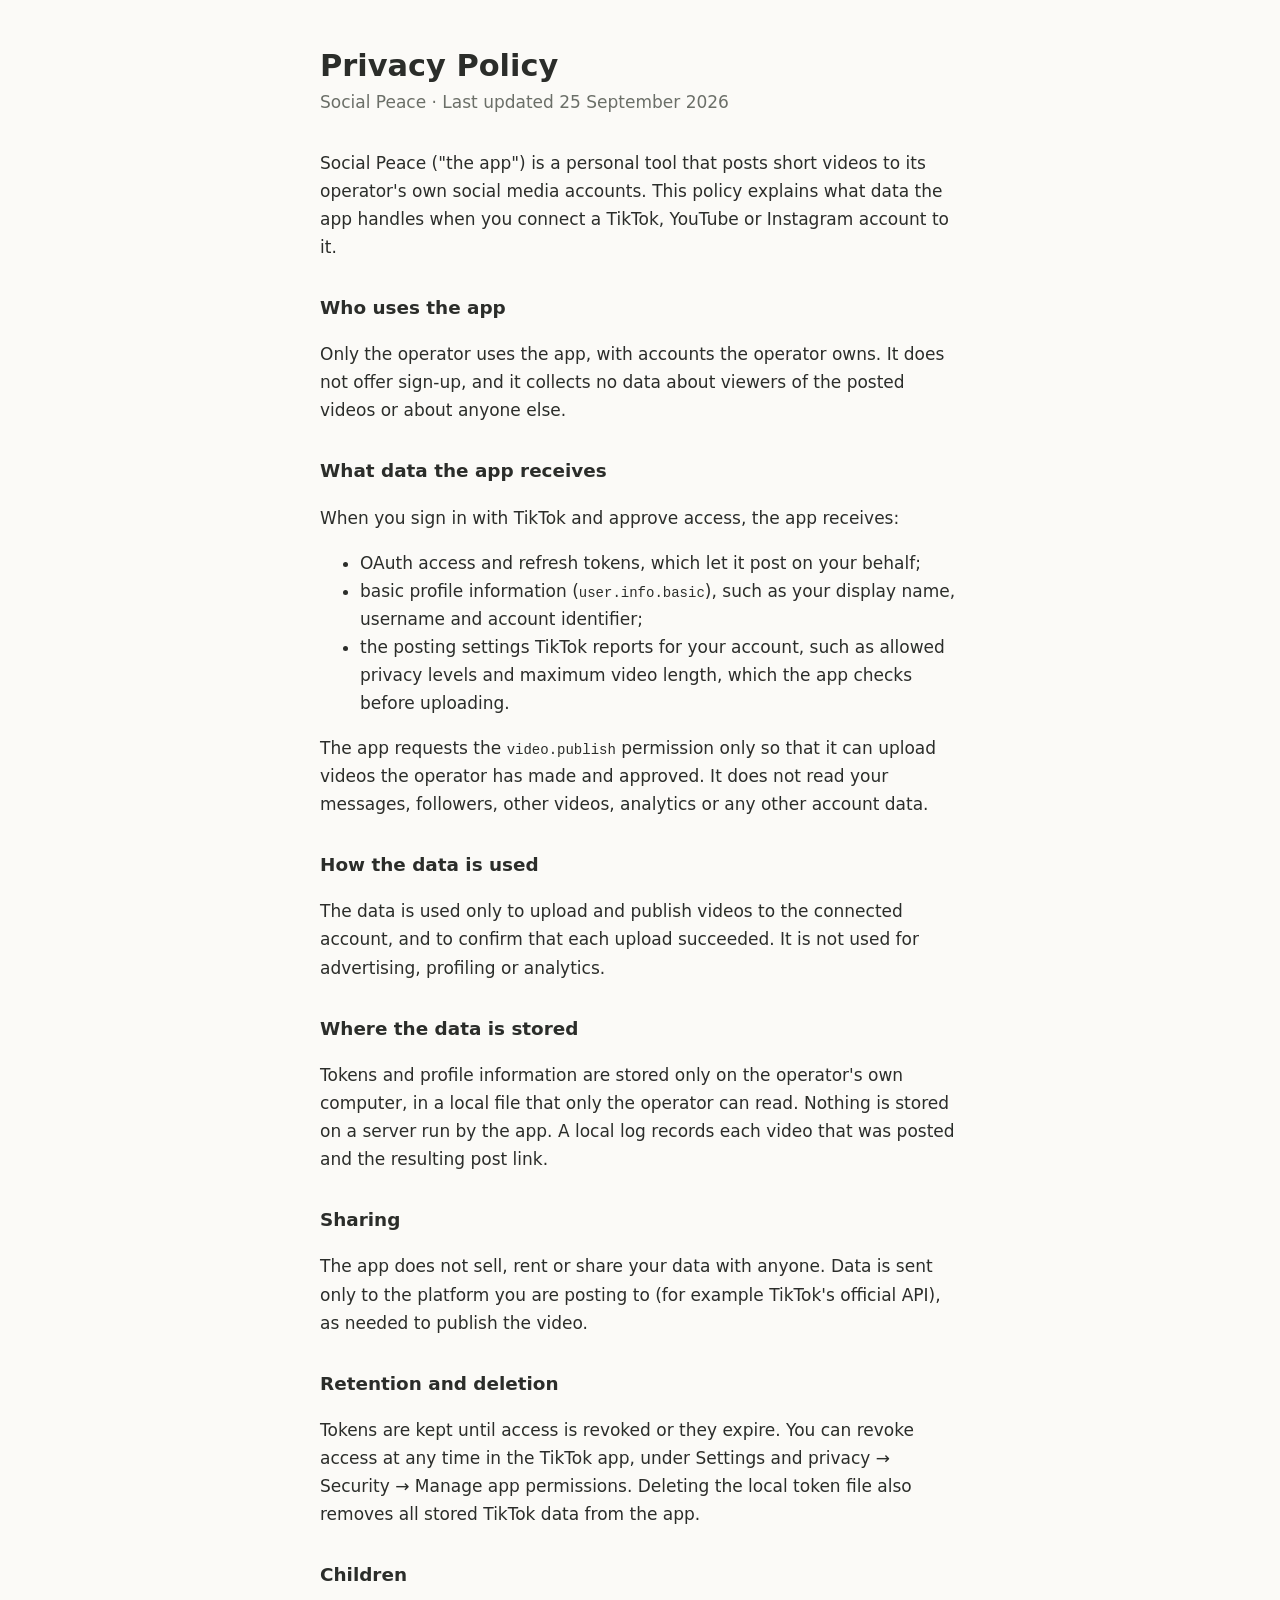
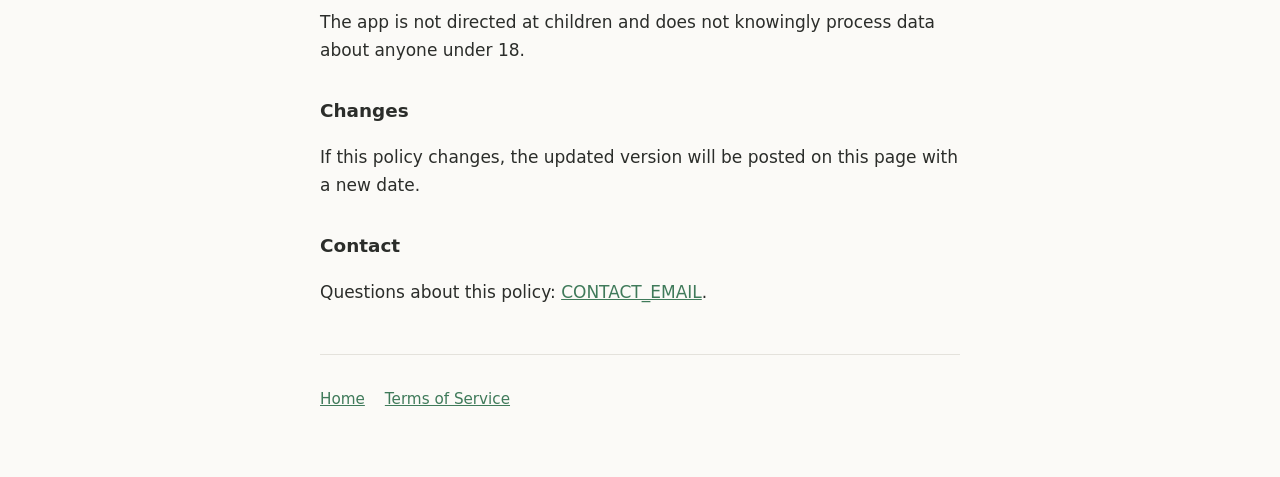
==== docs/privacy.html @ 905690fc "Tiktok integration and static page added" ====
<!doctype html>
<html lang="en">
<head>
<meta charset="utf-8">
<meta name="viewport" content="width=device-width, initial-scale=1">
<title>Privacy Policy · Social Peace</title>
<link rel="stylesheet" href="style.css">
</head>
<body>
<main>
  <h1>Privacy Policy</h1>
  <p class="meta">Social Peace · Last updated 25 September 2026</p>

  <p>Social Peace ("the app") is a personal tool that posts short videos to its
  operator's own social media accounts. This policy explains what data the app
  handles when you connect a TikTok, YouTube or Instagram account to it.</p>

  <h2>Who uses the app</h2>
  <p>Only the operator uses the app, with accounts the operator owns. It does not
  offer sign-up, and it collects no data about viewers of the posted videos or
  about anyone else.</p>

  <h2>What data the app receives</h2>
  <p>When you sign in with TikTok and approve access, the app receives:</p>
  <ul>
    <li>OAuth access and refresh tokens, which let it post on your behalf;</li>
    <li>basic profile information (<code>user.info.basic</code>), such as your
    display name, username and account identifier;</li>
    <li>the posting settings TikTok reports for your account, such as allowed
    privacy levels and maximum video length, which the app checks before
    uploading.</li>
  </ul>
  <p>The app requests the <code>video.publish</code> permission only so that it can
  upload videos the operator has made and approved. It does not read your
  messages, followers, other videos, analytics or any other account data.</p>

  <h2>How the data is used</h2>
  <p>The data is used only to upload and publish videos to the connected account,
  and to confirm that each upload succeeded. It is not used for advertising,
  profiling or analytics.</p>

  <h2>Where the data is stored</h2>
  <p>Tokens and profile information are stored only on the operator's own computer,
  in a local file that only the operator can read. Nothing is stored on a server
  run by the app. A local log records each video that was posted and the
  resulting post link.</p>

  <h2>Sharing</h2>
  <p>The app does not sell, rent or share your data with anyone. Data is sent only
  to the platform you are posting to (for example TikTok's official API), as
  needed to publish the video.</p>

  <h2>Retention and deletion</h2>
  <p>Tokens are kept until access is revoked or they expire. You can revoke access
  at any time in the TikTok app, under Settings and privacy → Security →
  Manage app permissions. Deleting the local token file also removes all stored
  TikTok data from the app.</p>

  <h2>Children</h2>
  <p>The app is not directed at children and does not knowingly process data about
  anyone under 18.</p>

  <h2>Changes</h2>
  <p>If this policy changes, the updated version will be posted on this page with a
  new date.</p>

  <h2>Contact</h2>
  <p>Questions about this policy: <a href="mailto:CONTACT_EMAIL">CONTACT_EMAIL</a>.</p>

  <nav>
    <a href="index.html">Home</a>
    <a href="terms.html">Terms of Service</a>
  </nav>
</main>
</body>
</html>
---- docs/style.css ----
:root { --bg: #fbfaf7; --fg: #2b2d2a; --muted: #6b6f68; --accent: #3f7a5a; --line: #e4e2dc; }
@media (prefers-color-scheme: dark) {
  :root { --bg: #181a18; --fg: #e6e7e3; --muted: #9da199; --accent: #7fbf99; --line: #2e312d; }
}
* { box-sizing: border-box; }
body { margin: 0; background: var(--bg); color: var(--fg);
  font: 17px/1.65 system-ui, -apple-system, "Segoe UI", sans-serif; }
main { max-width: 42rem; margin: 0 auto; padding: 3rem 1rem 4rem; }
h1 { font-size: 1.9rem; line-height: 1.2; margin: 0 0 .25rem; }
h2 { font-size: 1.15rem; margin: 2rem 0 .4rem; }
.meta { color: var(--muted); margin: 0 0 2rem; }
a { color: var(--accent); }
nav { display: flex; gap: 1.25rem; padding-top: 2rem; margin-top: 3rem; border-top: 1px solid var(--line); font-size: .95rem; }
code, textarea { font: 14px/1.4 ui-monospace, SFMono-Regular, Menlo, monospace; }
textarea { width: 100%; min-height: 7rem; padding: .75rem; background: transparent; color: var(--fg);
  border: 1px solid var(--line); border-radius: 8px; resize: vertical; word-break: break-all; }
button { margin-top: .75rem; padding: .55rem 1.1rem; border: 0; border-radius: 8px;
  background: var(--accent); color: var(--bg); font: inherit; font-weight: 600; cursor: pointer; }
.error { color: #c0533f; }
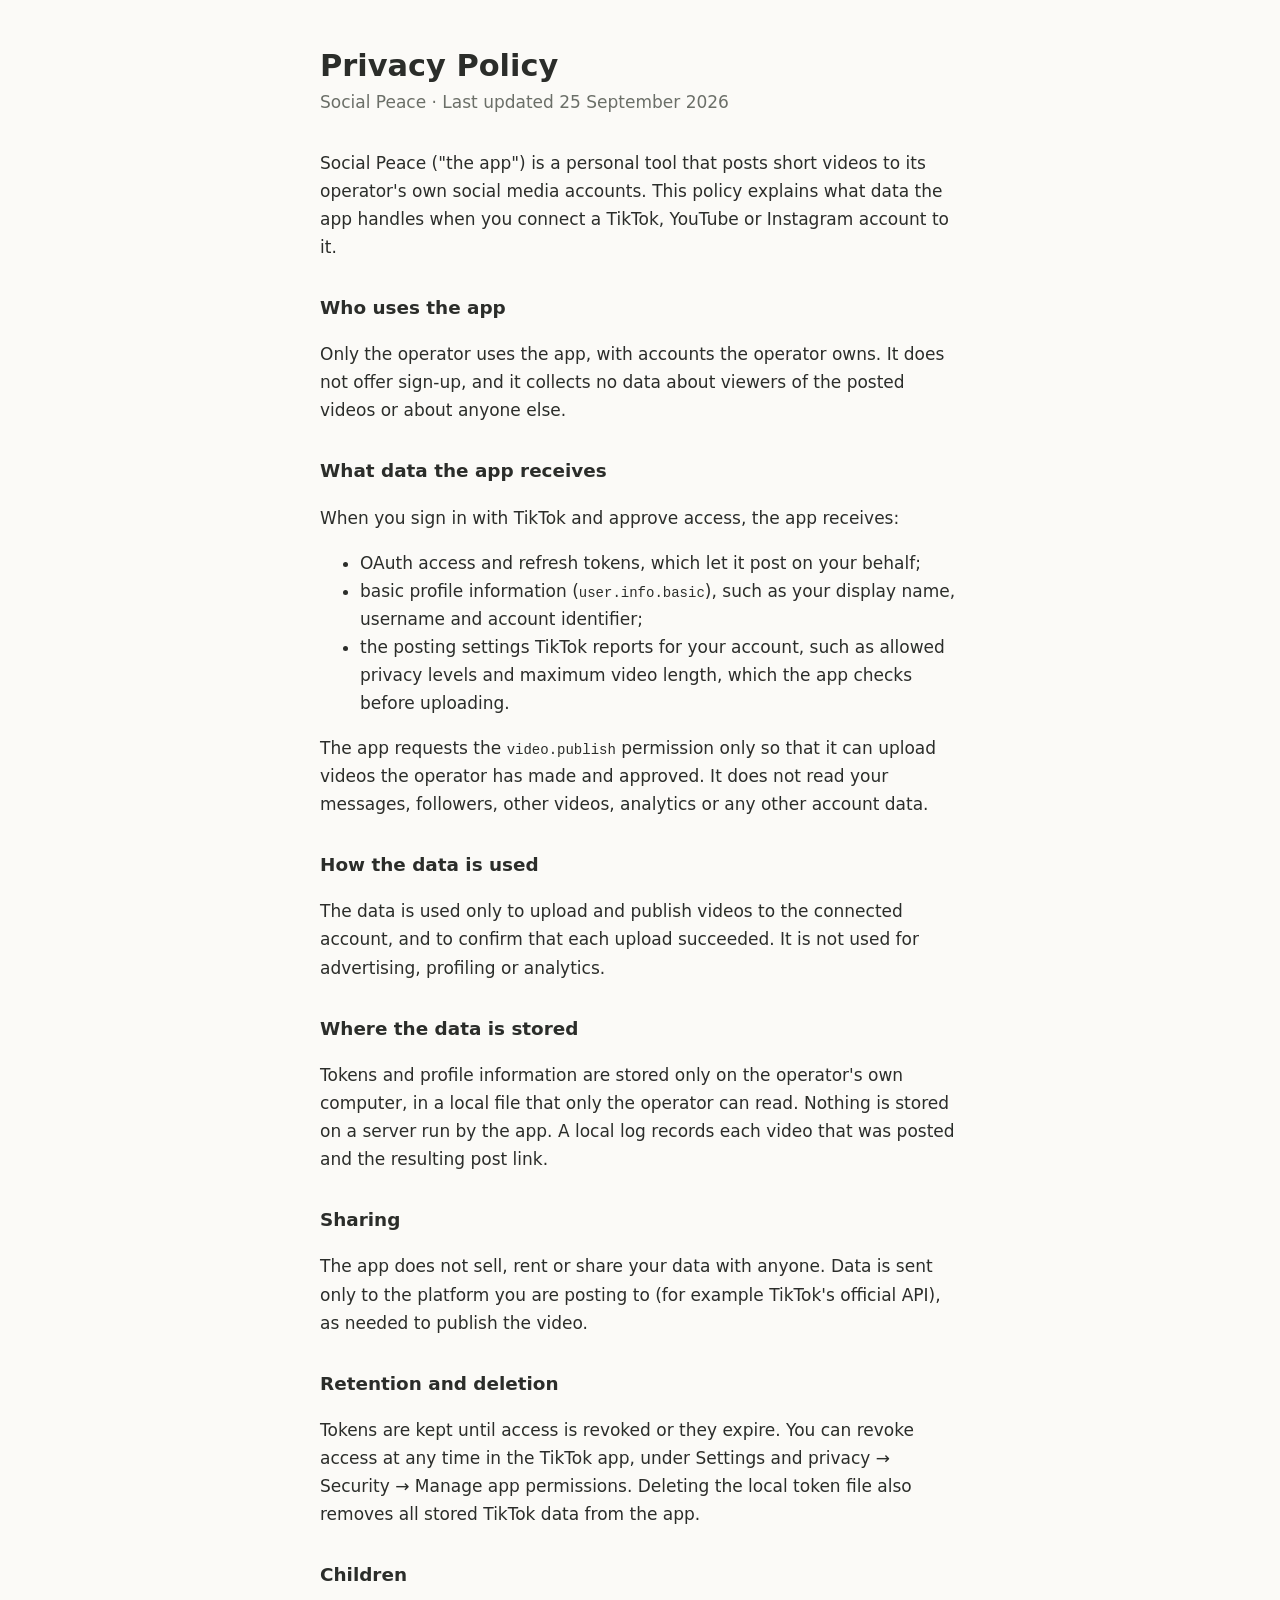
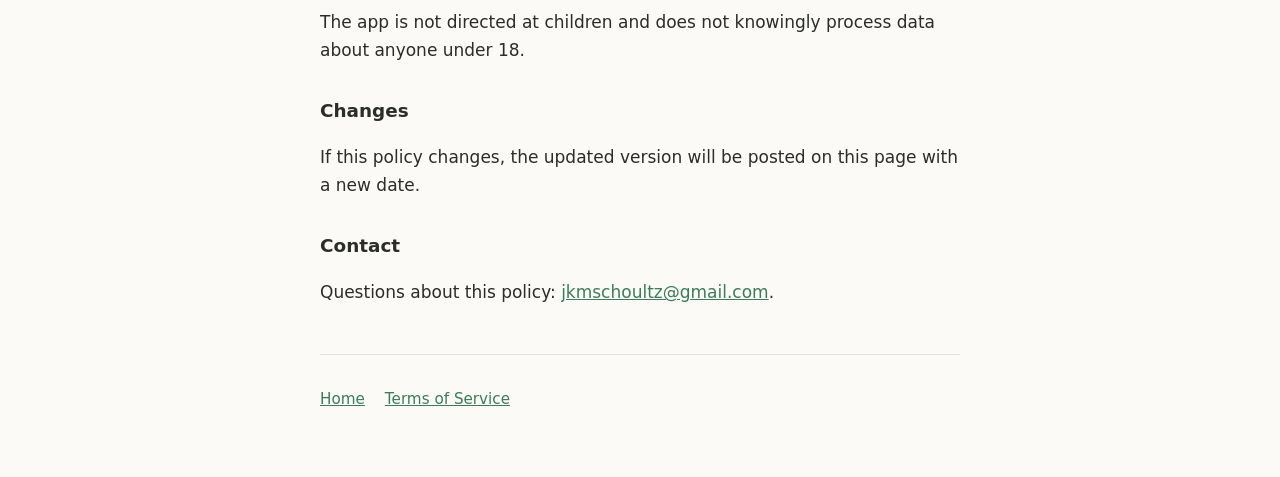
==== commit 33c47add: "Email correction" ====
--- a/docs/privacy.html
+++ b/docs/privacy.html
@@ -65,7 +65,7 @@
   new date.</p>
 
   <h2>Contact</h2>
-  <p>Questions about this policy: <a href="mailto:CONTACT_EMAIL">CONTACT_EMAIL</a>.</p>
+  <p>Questions about this policy: <a href="mailto:jkmschoultz@gmail.com">jkmschoultz@gmail.com</a>.</p>
 
   <nav>
     <a href="index.html">Home</a>
